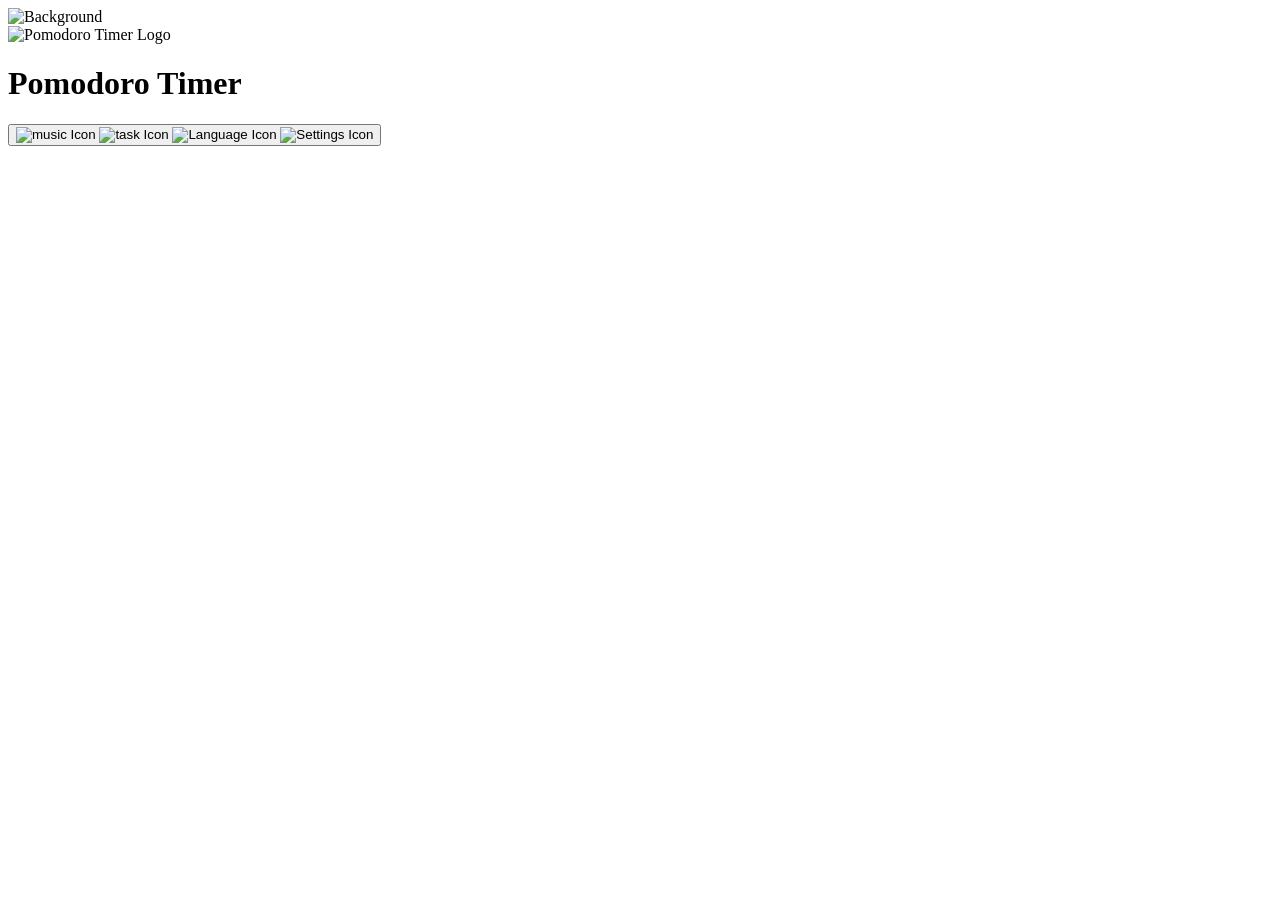
==== Chrona/index.html @ 89b6087c "." ====
<!DOCTYPE html>
<html lang="en">
<head>
    <meta charset="UTF-8">
    <meta name="viewport" content="width=device-width, initial-scale=1.0">
    <title>Pomodoro-Timer</title>
    <link rel="icon" href="../Pomodoro/assets/images/Pomodoro.svg" type="image/x-icon">
    <link rel="stylesheet" href="../Pomodoro/css/style.css">
    <link rel="stylesheet" href="../Pomodoro/css/settings.css">
    <link rel="stylesheet" href="../Pomodoro/css/timer.css">
</head>
<body>

    <div class="background">
        <img src="../Pomodoro/assets/images/background.webp" alt="Background" class="background-img">
    </div>

    <header>
        <img src="../Pomodoro/assets/icons/Pomodoro.svg" alt="Pomodoro Timer Logo" class="logo">
        <h1 class="title">Pomodoro Timer</h1>

        <button class="buttons" id="Buttons">
        <img src="../Pomodoro/assets/icons/music.svg" alt="music Icon" class="music-button">
        <img src="../Pomodoro/assets/icons/task.svg" alt="task Icon" class="task-button">
        <img src="../Pomodoro/assets/icons/language.svg" alt="Language Icon" class="language-button">
        <img src="../Pomodoro/assets/icons/settings.svg" alt="Settings Icon" class="settings-button">
        </button>
    </header>
    
    <main>

    </main>

    <footer>

    </footer>

    <script src="../Pomodoro/js/main.js"></script>
    <script src="../Pomodoro/js/settings.js"></script>
    <script src="../Pomodoro/js/timer.js"></script>
</body>
</html>
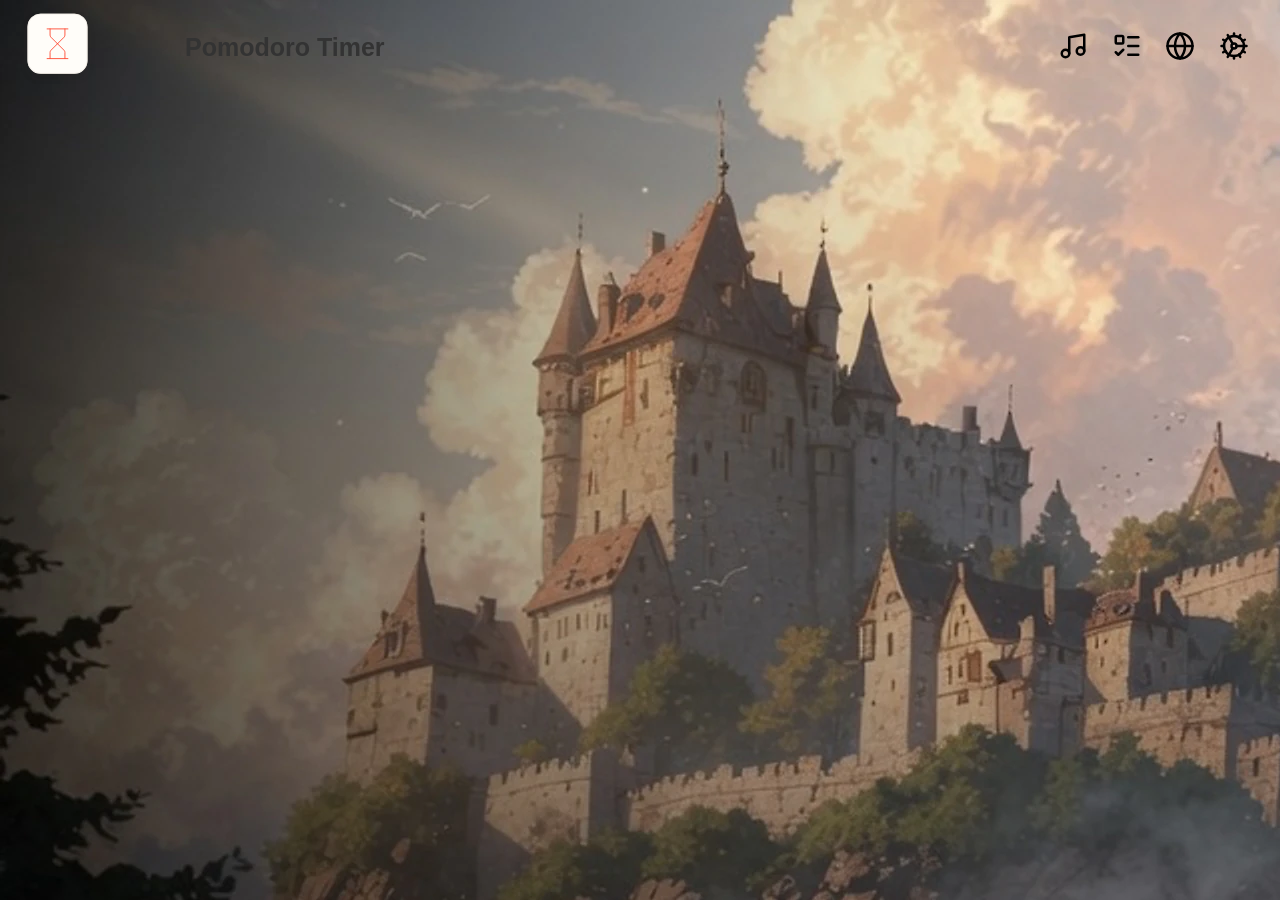
==== commit 82706fec: "Update asset paths in index.html and add hover effect for task buttons in style.css" ====
--- a/Chrona/index.html
+++ b/Chrona/index.html
@@ -4,26 +4,26 @@
     <meta charset="UTF-8">
     <meta name="viewport" content="width=device-width, initial-scale=1.0">
     <title>Pomodoro-Timer</title>
-    <link rel="icon" href="../Pomodoro/assets/images/Pomodoro.svg" type="image/x-icon">
-    <link rel="stylesheet" href="../Pomodoro/css/style.css">
-    <link rel="stylesheet" href="../Pomodoro/css/settings.css">
-    <link rel="stylesheet" href="../Pomodoro/css/timer.css">
+    <link rel="icon" href="../Chrona/assets/images/Pomodoro.svg" type="image/x-icon">
+    <link rel="stylesheet" href="../Chrona/css/style.css">
+    <link rel="stylesheet" href="../Chrona/css/settings.css">
+    <link rel="stylesheet" href="../Chrona/css/timer.css">
 </head>
 <body>
 
     <div class="background">
-        <img src="../Pomodoro/assets/images/background.webp" alt="Background" class="background-img">
+        <img src="../Chrona/assets/images/background.webp" alt="Background" class="background-img">
     </div>
 
     <header>
-        <img src="../Pomodoro/assets/icons/Pomodoro.svg" alt="Pomodoro Timer Logo" class="logo">
+        <img src="../Chrona/assets/icons/Pomodoro.svg" alt="Pomodoro Timer Logo" class="logo">
         <h1 class="title">Pomodoro Timer</h1>
 
         <button class="buttons" id="Buttons">
-        <img src="../Pomodoro/assets/icons/music.svg" alt="music Icon" class="music-button">
-        <img src="../Pomodoro/assets/icons/task.svg" alt="task Icon" class="task-button">
-        <img src="../Pomodoro/assets/icons/language.svg" alt="Language Icon" class="language-button">
-        <img src="../Pomodoro/assets/icons/settings.svg" alt="Settings Icon" class="settings-button">
+        <img src="../Chrona/assets/icons/music.svg" alt="music Icon" class="music-button">
+        <img src="../Chrona/assets/icons/task.svg" alt="task Icon" class="task-button">
+        <img src="../Chrona/assets/icons/language.svg" alt="Language Icon" class="language-button">
+        <img src="../Chrona/assets/icons/settings.svg" alt="Settings Icon" class="settings-button">
         </button>
     </header>
     
@@ -35,8 +35,8 @@
 
     </footer>
 
-    <script src="../Pomodoro/js/main.js"></script>
-    <script src="../Pomodoro/js/settings.js"></script>
-    <script src="../Pomodoro/js/timer.js"></script>
+    <script src="../Chrona/js/main.js"></script>
+    <script src="../Chrona/js/settings.js"></script>
+    <script src="../Chrona/js/timer.js"></script>
 </body>
 </html>
--- a/Chrona/css/style.css
+++ b/Chrona/css/style.css
@@ -0,0 +1,81 @@
+body {
+    font-family: Arial, sans-serif;
+    margin: 0;
+    padding: 0;
+}
+
+.background {
+    position: fixed;
+    top: 0;
+    left: 0;
+    width: 100%;
+    height: 100%;
+    z-index: -1;
+}
+
+h1 {
+    background-color: transparent;
+    color: white;
+}
+
+header {
+    display: flex;
+    align-items: center;
+    padding: 10px 20px;
+    background-color: transparent;
+}
+
+.logo {
+    width: 75px;
+    height: 75px;
+    display: inline-block;
+    background-size: cover;
+    background-color: transparent;
+}
+
+.title {
+    font-size: 25px;
+    font-weight: bold;
+    color: #333;
+    margin: 20px 0;
+    margin-left: 90px;
+
+}
+
+#Buttons {
+    background: none;
+    border: none;
+    cursor: pointer;
+    margin-left: auto;
+}
+
+.settings-button  {
+    width: 40px;
+    height: 30px;
+    margin-left: 10px;
+}
+
+
+.task-button {
+    width: 40px;
+    height: 30px;
+    margin-left: 10px;
+}
+
+/* Hover */
+.task-button:hover {
+    background: transparent;
+    border-color: #c6c6c6;
+}
+
+.language-button {
+    width: 40px;
+    height: 30px;
+    margin-left: 10px;
+}
+
+.music-button  {
+    width: 40px;
+    height: 30px;
+    margin-left: 10px;
+}
